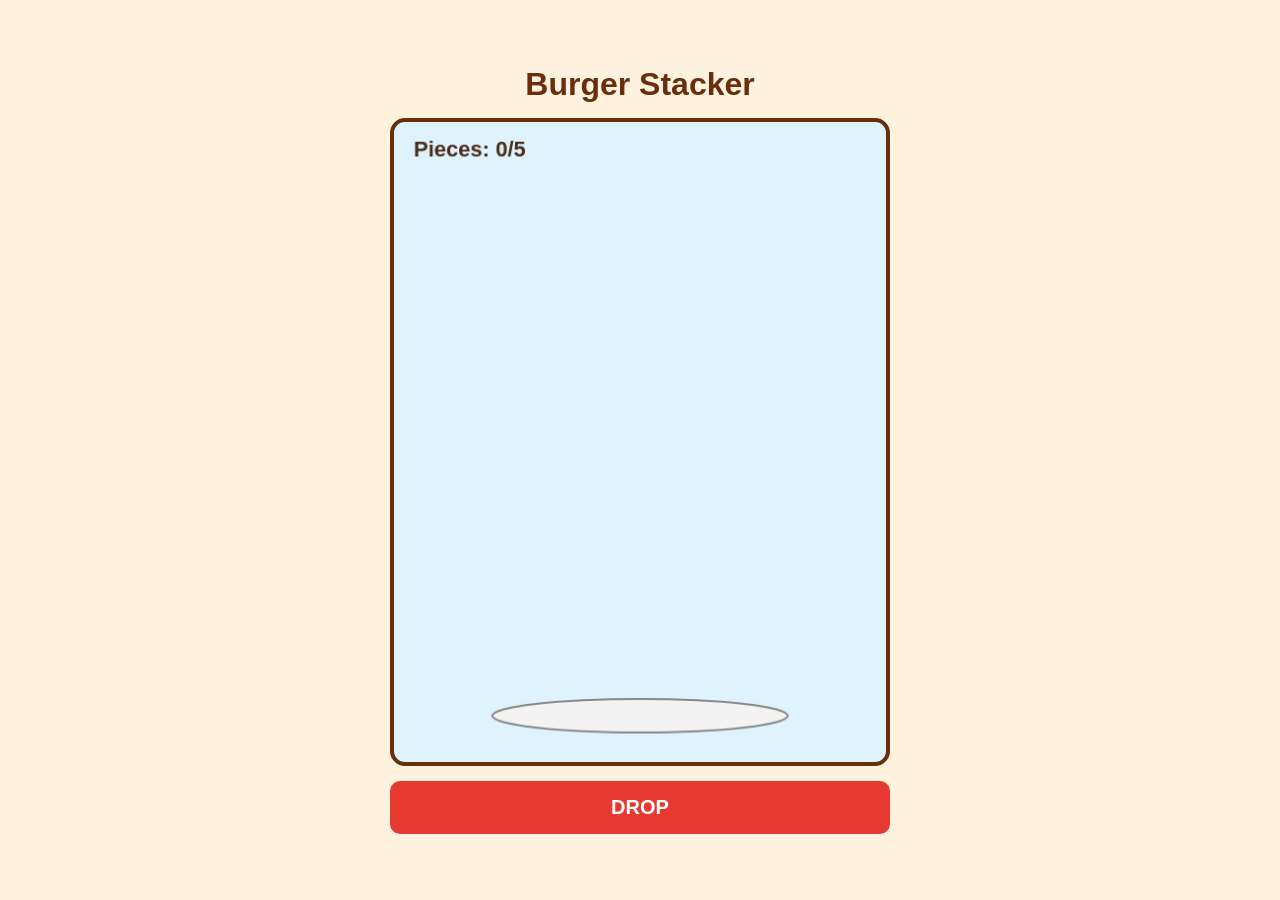
==== index.html @ 088ac6b7 "Add files via upload" ====
<!DOCTYPE html>
<html lang="en">
<head>
    <meta charset="UTF-8">
    <meta name="viewport" content="width=device-width, initial-scale=1.0">

    <title>Burger Stacker</title>

    <link rel="stylesheet" href="style.css">
</head>

<body>
    <h1>Burger Stacker</h1>

    <canvas id="game" width="400" height="600"></canvas>

    <button id="dropButton">DROP</button>

    <script src="game.js"></script>
</body>
</html>
---- style.css ----
* {
    box-sizing: border-box;
}

body {
    margin: 0;
    min-height: 100vh;
    display: flex;
    flex-direction: column;
    justify-content: center;
    align-items: center;

    background-color: #fff3df;
    font-family: Arial, sans-serif;
}

h1 {
    margin: 0 0 15px;
    color: #6b2e0d;
}

canvas {
    width: min(90vw, 400px);
    height: auto;

    background-color: #dff3ff;
    border: 4px solid #6b2e0d;
    border-radius: 15px;
}

button {
    width: min(90vw, 400px);
    margin-top: 15px;
    padding: 15px;

    background-color: #e6392f;
    color: white;
    border: none;
    border-radius: 10px;

    font-size: 20px;
    font-weight: bold;
    cursor: pointer;
}

button:hover {
    background-color: #c92f27;
}
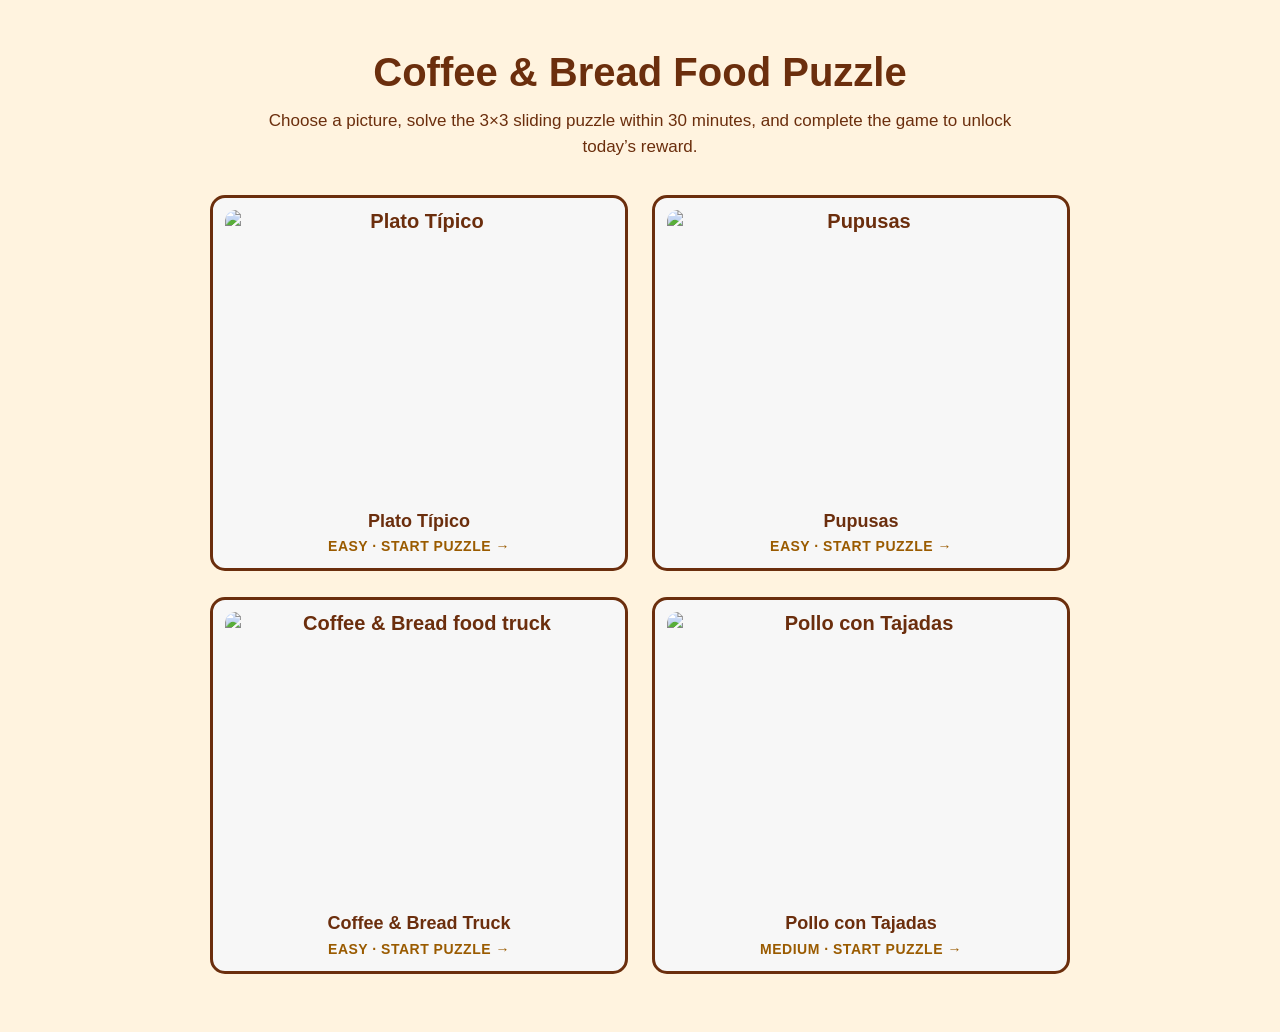
==== commit a612c7dd: "Add files via upload Add 30-min timer, new photos, reorder puzzles." ====
--- a/index.html
+++ b/index.html
@@ -3,19 +3,104 @@
 <head>
     <meta charset="UTF-8">
     <meta name="viewport" content="width=device-width, initial-scale=1.0">
-
-    <title>Burger Stacker</title>
-
+    <title>Coffee &amp; Bread Food Puzzle</title>
     <link rel="stylesheet" href="style.css">
 </head>
+<body>
+    <main class="game-app">
+        <section id="selectionScreen" class="selection-screen">
+            <header class="selection-header">
+                <h1>Coffee &amp; Bread Food Puzzle</h1>
+                <p class="intro">Choose a picture, solve the 3×3 sliding puzzle within 30 minutes, and complete the game to unlock today’s reward.</p>
+            </header>
 
-<body>
-    <h1>Burger Stacker</h1>
+            <div class="puzzle-options">
+                <button class="food-option" data-puzzle="plato" type="button">
+                    <span class="image-wrap">
+                        <img src="images/plato-tipico.png" alt="Plato Típico">
+                        <span class="hover-label">Play puzzle →</span>
+                    </span>
+                    <span class="food-copy">
+                        <strong>Plato Típico</strong>
+                        <small>Easy · Start puzzle →</small>
+                    </span>
+                </button>
 
-    <canvas id="game" width="400" height="600"></canvas>
+                <button class="food-option" data-puzzle="pupusas" type="button">
+                    <span class="image-wrap">
+                        <img src="images/pupusas.png" alt="Pupusas">
+                        <span class="hover-label">Play puzzle →</span>
+                    </span>
+                    <span class="food-copy">
+                        <strong>Pupusas</strong>
+                        <small>Easy · Start puzzle →</small>
+                    </span>
+                </button>
 
-    <button id="dropButton">DROP</button>
+                <button class="food-option" data-puzzle="truck" type="button">
+                    <span class="image-wrap">
+                        <img src="images/coffee-bread-truck.jpg" alt="Coffee &amp; Bread food truck">
+                        <span class="hover-label">Play puzzle →</span>
+                    </span>
+                    <span class="food-copy">
+                        <strong>Coffee &amp; Bread Truck</strong>
+                        <small>Easy · Start puzzle →</small>
+                    </span>
+                </button>
 
-    <script src="game.js"></script>
+                <button class="food-option" data-puzzle="pollo" type="button">
+                    <span class="image-wrap">
+                        <img src="images/pollo-tajadas.png" alt="Pollo con Tajadas">
+                        <span class="hover-label">Play puzzle →</span>
+                    </span>
+                    <span class="food-copy">
+                        <strong>Pollo con Tajadas</strong>
+                        <small>Medium · Start puzzle →</small>
+                    </span>
+                </button>
+            </div>
+        </section>
+
+        <section id="gameScreen" class="game-screen" hidden>
+            <div class="game-header">
+                <button id="backButton" class="small-button secondary" type="button">← Choose another picture</button>
+                <div class="game-title-block">
+                    <p class="eyebrow">Now playing</p>
+                    <h1 id="puzzleTitle">Pupusas</h1>
+                </div>
+                <div class="move-line">
+                    <p id="timeStat" class="stat" aria-live="off"><strong id="timeLeft">30:00</strong><span>time left</span></p>
+                    <p class="stat"><strong id="moveCount">0</strong><span>moves</span></p>
+                </div>
+            </div>
+
+            <div class="progress-wrap" aria-label="Puzzle progress">
+                <div class="progress-text"><span>Picture progress</span><strong id="progressText">0%</strong></div>
+                <div class="progress-track"><span id="progressBar"></span></div>
+            </div>
+
+            <div class="play-layout">
+                <div class="puzzle-column">
+                    <div id="puzzle" class="puzzle" role="grid" aria-label="Sliding food puzzle"></div>
+                </div>
+
+                <aside class="side-panel">
+                    <div class="preview-card">
+                        <p>Finished picture</p>
+                        <img id="previewImage" src="images/pupusas.png" alt="Completed puzzle">
+                    </div>
+
+                    <p class="instructions">Move a piece beside the empty space.<br>Highlighted pieces can move next.</p>
+
+                    <div class="side-actions">
+                        <button id="hintButton" type="button">Show a helpful move</button>
+                        <button id="restartButton" class="secondary" type="button">Shuffle again</button>
+                    </div>
+                </aside>
+            </div>
+        </section>
+    </main>
+
+    <script src="script.js"></script>
 </body>
-</html>+</html>
--- a/style.css
+++ b/style.css
@@ -9,8 +9,8 @@
     flex-direction: column;
     justify-content: center;
     align-items: center;
-
     background-color: #fff3df;
+    color: #6b2e0d;
     font-family: Arial, sans-serif;
 }
 
@@ -22,7 +22,6 @@
 canvas {
     width: min(90vw, 400px);
     height: auto;
-
     background-color: #dff3ff;
     border: 4px solid #6b2e0d;
     border-radius: 15px;
@@ -32,17 +31,506 @@
     width: min(90vw, 400px);
     margin-top: 15px;
     padding: 15px;
-
     background-color: #e6392f;
     color: white;
     border: none;
     border-radius: 10px;
-
     font-size: 20px;
     font-weight: bold;
     cursor: pointer;
+    font-family: Arial, sans-serif;
 }
 
 button:hover {
     background-color: #c92f27;
-}+}
+
+button:focus-visible {
+    outline: 3px solid #e6392f;
+    outline-offset: 3px;
+}
+
+[hidden] {
+    display: none !important;
+}
+
+.game-app {
+    width: min(1120px, 92vw);
+    margin: 0 auto;
+    padding: 48px 0 58px;
+}
+
+.selection-screen,
+.game-screen {
+    width: 100%;
+}
+
+.selection-header {
+    max-width: 760px;
+    margin: 0 auto 34px;
+    text-align: center;
+}
+
+.selection-header h1 {
+    margin-bottom: 12px;
+    color: #6b2e0d;
+    font-family: Arial, sans-serif;
+    font-size: clamp(30px, 4vw, 40px);
+    font-weight: 800;
+    line-height: 1.2;
+}
+
+.intro {
+    max-width: 760px;
+    margin: 0 auto;
+    color: #6b2e0d;
+    font-family: Arial, sans-serif;
+    font-size: 17px;
+    line-height: 1.55;
+}
+
+.eyebrow {
+    margin: 0 0 8px;
+    color: #9a5b00;
+    font-family: Arial, sans-serif;
+    font-size: 12px;
+    font-weight: bold;
+    letter-spacing: 2px;
+    text-transform: uppercase;
+}
+
+.puzzle-options {
+    display: grid;
+    grid-template-columns: repeat(2, minmax(0, 1fr));
+    gap: 26px 24px;
+    width: min(860px, 100%);
+    margin: 0 auto;
+}
+
+.food-option {
+    width: 100%;
+    margin: 0;
+    padding: 12px 12px 14px;
+    background-color: #f7f7f7;
+    border: 3px solid #6b2e0d;
+    border-radius: 15px;
+    color: #6b2e0d;
+    text-align: center;
+}
+
+.food-option:hover {
+    background-color: #f7f7f7;
+}
+
+.image-wrap {
+    position: relative;
+    display: block;
+    overflow: hidden;
+    border-radius: 10px;
+}
+
+.food-option img {
+    display: block;
+    width: 100%;
+    aspect-ratio: 4 / 3;
+    object-fit: cover;
+    border-radius: 10px;
+    transition: transform 0.25s ease, opacity 0.25s ease;
+}
+
+.hover-label {
+    position: absolute;
+    inset: 0;
+    display: grid;
+    place-items: center;
+    color: white;
+    background-color: rgba(0, 0, 0, 0);
+    font-family: Arial, sans-serif;
+    font-size: 22px;
+    font-weight: bold;
+    opacity: 0;
+    transition: opacity 0.25s ease, background-color 0.25s ease;
+}
+
+.food-option:hover .image-wrap img,
+.food-option:focus-visible .image-wrap img {
+    transform: scale(1.02);
+    opacity: 0.7;
+}
+
+.food-option:hover .hover-label,
+.food-option:focus-visible .hover-label {
+    opacity: 1;
+    background-color: rgba(74, 37, 32, 0.40);
+}
+
+.food-copy {
+    display: block;
+    margin-top: 10px;
+}
+
+.food-copy strong {
+    display: block;
+    color: #6b2e0d;
+    font-family: Arial, sans-serif;
+    font-size: 18px;
+    font-weight: 800;
+    line-height: 1.2;
+}
+
+.food-copy small {
+    display: block;
+    margin-top: 6px;
+    color: #9a5b00;
+    font-family: Arial, sans-serif;
+    font-size: 14px;
+    font-weight: bold;
+    letter-spacing: 0.5px;
+    text-transform: uppercase;
+}
+
+.game-header {
+    display: grid;
+    grid-template-columns: 1fr auto 1fr;
+    gap: 22px;
+    align-items: end;
+    width: min(1000px, 100%);
+    margin: 0 auto 18px;
+    padding-bottom: 18px;
+    border-bottom: 2px solid #6b2e0d;
+}
+
+.small-button {
+    width: auto;
+    margin: 0;
+    padding: 10px 15px;
+    justify-self: start;
+    font-size: 15px;
+}
+
+.game-title-block {
+    text-align: center;
+}
+
+.game-title-block h1 {
+    margin-bottom: 0;
+    color: #6b2e0d;
+    font-family: Arial, sans-serif;
+    font-size: clamp(38px, 5vw, 60px);
+    font-weight: 800;
+}
+
+.move-line {
+    display: flex;
+    gap: 26px;
+    justify-self: end;
+    margin: 0;
+    text-align: right;
+}
+
+.move-line .stat {
+    margin: 0;
+}
+
+.move-line .stat.low strong {
+    color: #e6392f;
+}
+
+.move-line strong {
+    display: block;
+    color: #7fba43;
+    font-family: Arial, sans-serif;
+    font-size: 44px;
+    line-height: 0.95;
+}
+
+.move-line span {
+    display: block;
+    margin-top: 5px;
+    color: #4a2520;
+    font-family: Arial, sans-serif;
+    font-size: 12px;
+    font-weight: bold;
+    letter-spacing: 1px;
+    text-transform: uppercase;
+}
+
+.progress-wrap {
+    width: min(1000px, 100%);
+    margin: 0 auto 28px;
+}
+
+.progress-text {
+    display: flex;
+    justify-content: space-between;
+    margin-bottom: 7px;
+    color: #6b2e0d;
+    font-family: Arial, sans-serif;
+    font-size: 12px;
+    font-weight: bold;
+    letter-spacing: 0.7px;
+    text-transform: uppercase;
+}
+
+.progress-track {
+    height: 9px;
+    overflow: hidden;
+    background-color: #eadcc7;
+    border: 1px solid #6b2e0d;
+    border-radius: 999px;
+}
+
+.progress-track span {
+    display: block;
+    width: 0;
+    height: 100%;
+    background: linear-gradient(90deg, #d79b31, #7fba43);
+    transition: width 0.2s ease;
+}
+
+.play-layout {
+    display: grid;
+    grid-template-columns: minmax(360px, 650px) minmax(250px, 310px);
+    gap: 42px;
+    align-items: start;
+    justify-content: center;
+    width: min(1000px, 100%);
+    margin: 0 auto;
+}
+
+.puzzle-column {
+    width: 100%;
+}
+
+.puzzle {
+    display: grid;
+    grid-template-columns: repeat(3, 1fr);
+    width: 100%;
+    aspect-ratio: 1;
+    overflow: hidden;
+    background-color: #6b2e0d;
+    border: 5px solid #6b2e0d;
+    border-radius: 12px;
+    box-shadow: 0 8px 18px rgba(74, 37, 32, 0.12);
+}
+
+.tile {
+    position: relative;
+    width: 100%;
+    height: 100%;
+    margin: 0;
+    padding: 0;
+    background-color: transparent;
+    background-repeat: no-repeat;
+    border: 2px solid #6b2e0d;
+    border-radius: 0;
+    font-size: 0;
+    transition: filter 0.15s ease, transform 0.15s ease;
+}
+
+.tile:hover {
+    background-color: transparent;
+    filter: brightness(1.07);
+}
+
+.tile.blank,
+.tile.blank:hover {
+    background: repeating-linear-gradient(
+        135deg,
+        #6b2e0d,
+        #6b2e0d 16px,
+        #87401b 16px,
+        #87401b 32px
+    );
+    cursor: default;
+    filter: none;
+}
+
+.tile.movable::after {
+    content: "";
+    position: absolute;
+    inset: 7px;
+    border: 2px solid rgba(255, 255, 255, 0.92);
+    border-radius: 7px;
+    box-shadow: 0 0 0 2px rgba(230, 57, 47, 0.78);
+    pointer-events: none;
+}
+
+.tile.movable:hover {
+    transform: scale(0.985);
+}
+
+.tile.hint {
+    animation: hintPulse 0.55s ease-in-out 3;
+}
+
+@keyframes hintPulse {
+    50% {
+        filter: brightness(1.2);
+        box-shadow: inset 0 0 0 8px rgba(215, 155, 49, 0.92);
+    }
+}
+
+.side-panel {
+    width: 100%;
+}
+
+.preview-card {
+    width: 100%;
+    padding: 12px;
+    background-color: #f7f7f7;
+    border: 3px solid #6b2e0d;
+    border-radius: 15px;
+}
+
+.preview-card p {
+    margin: 4px 0 12px;
+    color: #4a2520;
+    font-family: Arial, sans-serif;
+    font-size: 16px;
+    font-weight: bold;
+    text-align: center;
+}
+
+.preview-card img {
+    display: block;
+    width: 100%;
+    aspect-ratio: 1;
+    object-fit: cover;
+    border-radius: 10px;
+}
+
+.instructions {
+    margin: 18px 4px 8px;
+    color: #4a2520;
+    font-family: Arial, sans-serif;
+    font-size: 18px;
+    line-height: 1.45;
+}
+
+.side-actions {
+    display: grid;
+    gap: 12px;
+    margin-top: 18px;
+}
+
+.side-actions button {
+    width: 100%;
+    margin: 0;
+}
+
+button.secondary {
+    background-color: #7a320b;
+}
+
+button.secondary:hover {
+    background-color: #632707;
+}
+
+.cb-reward-screen {
+    position: fixed;
+    inset: 0;
+    z-index: 9999;
+    display: flex;
+    justify-content: center;
+    align-items: center;
+    padding: 20px;
+    background-color: rgba(107, 46, 13, 0.48);
+}
+
+.cb-reward-card {
+    width: min(90vw, 420px);
+    padding: 28px 24px;
+    background-color: #fff3df;
+    color: #6b2e0d;
+    border: 4px solid #6b2e0d;
+    border-radius: 15px;
+    text-align: center;
+}
+
+.cb-reward-card h2 {
+    margin: 0 0 15px;
+    color: #e6392f;
+    font-family: Arial, sans-serif;
+    font-size: 30px;
+}
+
+.cb-reward-card p {
+    margin: 10px 0;
+    font-family: Arial, sans-serif;
+    font-size: 17px;
+    line-height: 1.4;
+}
+
+.cb-completed-time {
+    font-weight: bold;
+}
+
+.cb-countdown {
+    margin: 18px 0 !important;
+    color: #e6392f;
+    font-size: 24px !important;
+    font-weight: bold;
+}
+
+.cb-reward-card button {
+    width: 100%;
+}
+
+@media (max-width: 820px) {
+    .puzzle-options {
+        grid-template-columns: 1fr;
+        width: min(520px, 100%);
+    }
+
+    .game-header {
+        grid-template-columns: 1fr auto;
+        align-items: center;
+    }
+
+    .game-title-block {
+        grid-column: 1 / -1;
+        grid-row: 2;
+        text-align: left;
+    }
+
+    .move-line {
+        grid-column: 2;
+        grid-row: 1;
+    }
+
+    .play-layout {
+        grid-template-columns: 1fr;
+        width: min(650px, 100%);
+    }
+
+    .side-panel {
+        width: min(400px, 100%);
+        margin: 0 auto;
+    }
+}
+
+@media (max-width: 460px) {
+    .game-app {
+        width: min(94vw, 1120px);
+        padding-top: 30px;
+    }
+
+    .selection-header h1,
+    .game-title-block h1 {
+        font-size: 32px;
+    }
+
+    .puzzle {
+        border-width: 3px;
+    }
+
+    .tile {
+        border-width: 1px;
+    }
+
+    .tile.movable::after {
+        inset: 4px;
+        border-width: 1px;
+    }
+}
